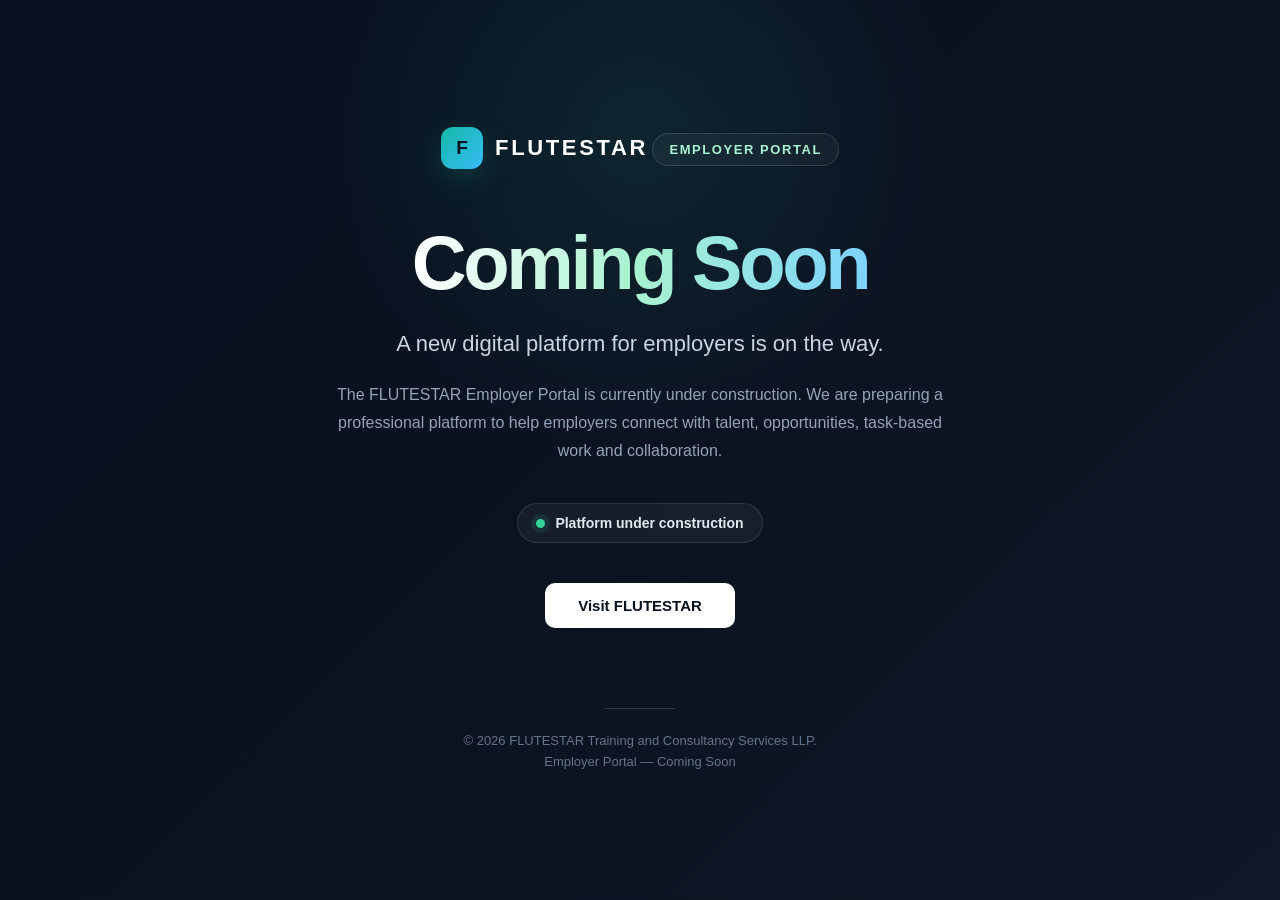
==== index.html @ 442e95b6 "Create production-ready Employer Portal landing page" ====
<!DOCTYPE html>
<html lang="en">
<head>
    <meta charset="UTF-8">

    <meta name="viewport"
          content="width=device-width, initial-scale=1.0">

    <meta name="description"
          content="FLUTESTAR Employer Portal — Coming Soon">

    <meta name="robots"
          content="noindex, nofollow">

    <meta name="theme-color"
          content="#0b1220">

    <title>FLUTESTAR Employer Portal | Coming Soon</title>

    <style>
        * {
            box-sizing: border-box;
            margin: 0;
            padding: 0;
        }

        html,
        body {
            width: 100%;
            min-height: 100%;
        }

        body {
            min-height: 100vh;
            font-family:
                -apple-system,
                BlinkMacSystemFont,
                "Segoe UI",
                Roboto,
                Helvetica,
                Arial,
                sans-serif;

            background:
                radial-gradient(
                    circle at 50% 15%,
                    rgba(45, 212, 191, 0.10),
                    transparent 32%
                ),
                linear-gradient(
                    135deg,
                    #07111f 0%,
                    #0b1220 50%,
                    #101827 100%
                );

            color: #ffffff;

            display: flex;
            align-items: center;
            justify-content: center;

            padding: 32px 20px;
        }

        .page {
            width: 100%;
            max-width: 900px;
            text-align: center;
        }

        .brand {
            display: inline-flex;
            align-items: center;
            justify-content: center;
            gap: 12px;

            margin-bottom: 55px;
        }

        .brand-mark {
            width: 42px;
            height: 42px;

            border-radius: 12px;

            display: flex;
            align-items: center;
            justify-content: center;

            background: linear-gradient(
                135deg,
                #14b8a6,
                #38bdf8
            );

            color: #07111f;

            font-size: 19px;
            font-weight: 800;

            box-shadow:
                0 10px 30px rgba(20, 184, 166, 0.20);
        }

        .brand-name {
            font-size: 22px;
            font-weight: 750;
            letter-spacing: 0.12em;
        }

        .portal-label {
            display: inline-block;

            margin-bottom: 22px;
            padding: 8px 16px;

            border: 1px solid rgba(255, 255, 255, 0.12);
            border-radius: 999px;

            background: rgba(255, 255, 255, 0.04);

            color: #a7f3d0;

            font-size: 13px;
            font-weight: 600;
            letter-spacing: 0.12em;
            text-transform: uppercase;
        }

        h1 {
            font-size: clamp(42px, 7vw, 76px);
            line-height: 1.02;
            letter-spacing: -0.045em;

            margin-bottom: 24px;
        }

        h1 span {
            background: linear-gradient(
                90deg,
                #ffffff,
                #a7f3d0,
                #7dd3fc
            );

            -webkit-background-clip: text;
            background-clip: text;

            color: transparent;
        }

        .subtitle {
            max-width: 680px;
            margin: 0 auto 20px;

            color: #cbd5e1;

            font-size: clamp(18px, 2.5vw, 22px);
            line-height: 1.6;
        }

        .description {
            max-width: 620px;
            margin: 0 auto 38px;

            color: #94a3b8;

            font-size: 16px;
            line-height: 1.75;
        }

        .status {
            display: inline-flex;
            align-items: center;
            gap: 10px;

            margin-bottom: 40px;

            padding: 11px 18px;

            border-radius: 999px;

            background: rgba(255, 255, 255, 0.05);
            border: 1px solid rgba(255, 255, 255, 0.10);

            color: #e2e8f0;

            font-size: 14px;
            font-weight: 600;
        }

        .status-dot {
            width: 9px;
            height: 9px;

            border-radius: 50%;

            background: #34d399;

            box-shadow:
                0 0 0 5px rgba(52, 211, 153, 0.10);
        }

        .button {
            display: inline-flex;
            align-items: center;
            justify-content: center;

            min-width: 190px;

            padding: 14px 24px;

            border-radius: 10px;

            background: #ffffff;
            color: #07111f;

            text-decoration: none;

            font-size: 15px;
            font-weight: 700;

            transition:
                transform 0.2s ease,
                box-shadow 0.2s ease;
        }

        .button:hover {
            transform: translateY(-2px);

            box-shadow:
                0 12px 30px rgba(0, 0, 0, 0.25);
        }

        footer {
            margin-top: 80px;

            color: #64748b;

            font-size: 13px;
            line-height: 1.6;
        }

        .divider {
            width: 70px;
            height: 1px;

            margin: 0 auto 22px;

            background: rgba(255, 255, 255, 0.15);
        }

        @media (max-width: 600px) {
            body {
                padding: 24px 18px;
            }

            .brand {
                margin-bottom: 42px;
            }

            .description {
                font-size: 15px;
            }

            footer {
                margin-top: 60px;
            }
        }
    </style>
</head>

<body>

    <main class="page">

        <div class="brand">
            <div class="brand-mark">F</div>
            <div class="brand-name">FLUTESTAR</div>
        </div>

        <div class="portal-label">
            Employer Portal
        </div>

        <h1>
            <span>Coming Soon</span>
        </h1>

        <p class="subtitle">
            A new digital platform for employers is on the way.
        </p>

        <p class="description">
            The FLUTESTAR Employer Portal is currently under
            construction. We are preparing a professional platform
            to help employers connect with talent, opportunities,
            task-based work and collaboration.
        </p>

        <div class="status">
            <span class="status-dot"></span>
            Platform under construction
        </div>

        <br>

        <a
            class="button"
            href="https://flute-star.com"
            target="_blank"
            rel="noopener noreferrer"
        >
            Visit FLUTESTAR
        </a>

        <footer>
            <div class="divider"></div>

            © 2026 FLUTESTAR Training and Consultancy Services LLP.
            <br>
            Employer Portal — Coming Soon
        </footer>

    </main>

</body>
</html>
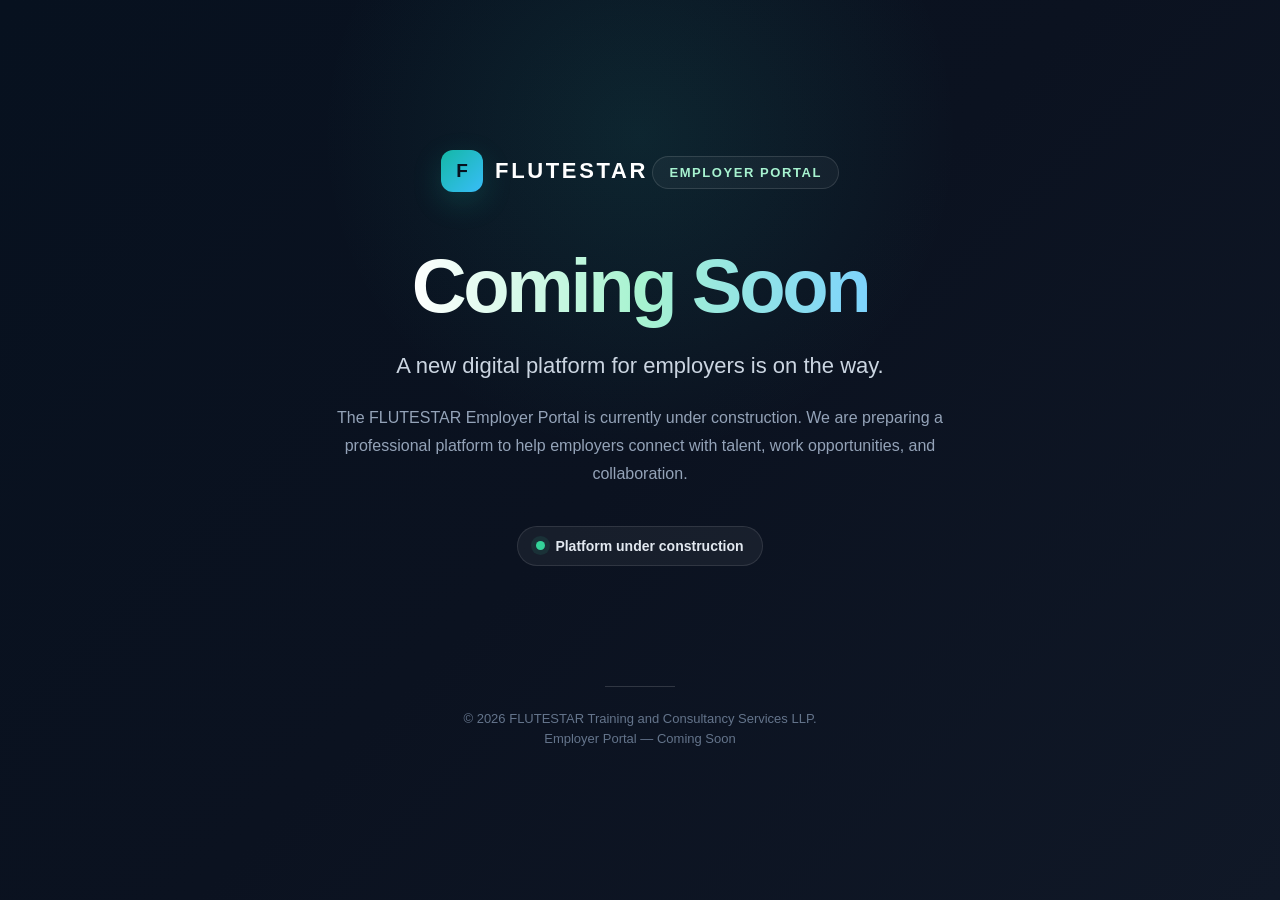
==== commit 8abda39e: "Refine employer portal coming soon page" ====
--- a/index.html
+++ b/index.html
@@ -293,10 +293,11 @@
         </p>
 
         <p class="description">
-            The FLUTESTAR Employer Portal is currently under
-            construction. We are preparing a professional platform
-            to help employers connect with talent, opportunities,
-            task-based work and collaboration.
+           The FLUTESTAR Employer Portal is currently under
+           construction. We are preparing a professional platform
+           to help employers connect with talent, work opportunities,
+           and collaboration.
+
         </p>
 
         <div class="status">
@@ -304,17 +305,6 @@
             Platform under construction
         </div>
 
-        <br>
-
-        <a
-            class="button"
-            href="https://flute-star.com"
-            target="_blank"
-            rel="noopener noreferrer"
-        >
-            Visit FLUTESTAR
-        </a>
-
         <footer>
             <div class="divider"></div>
 
